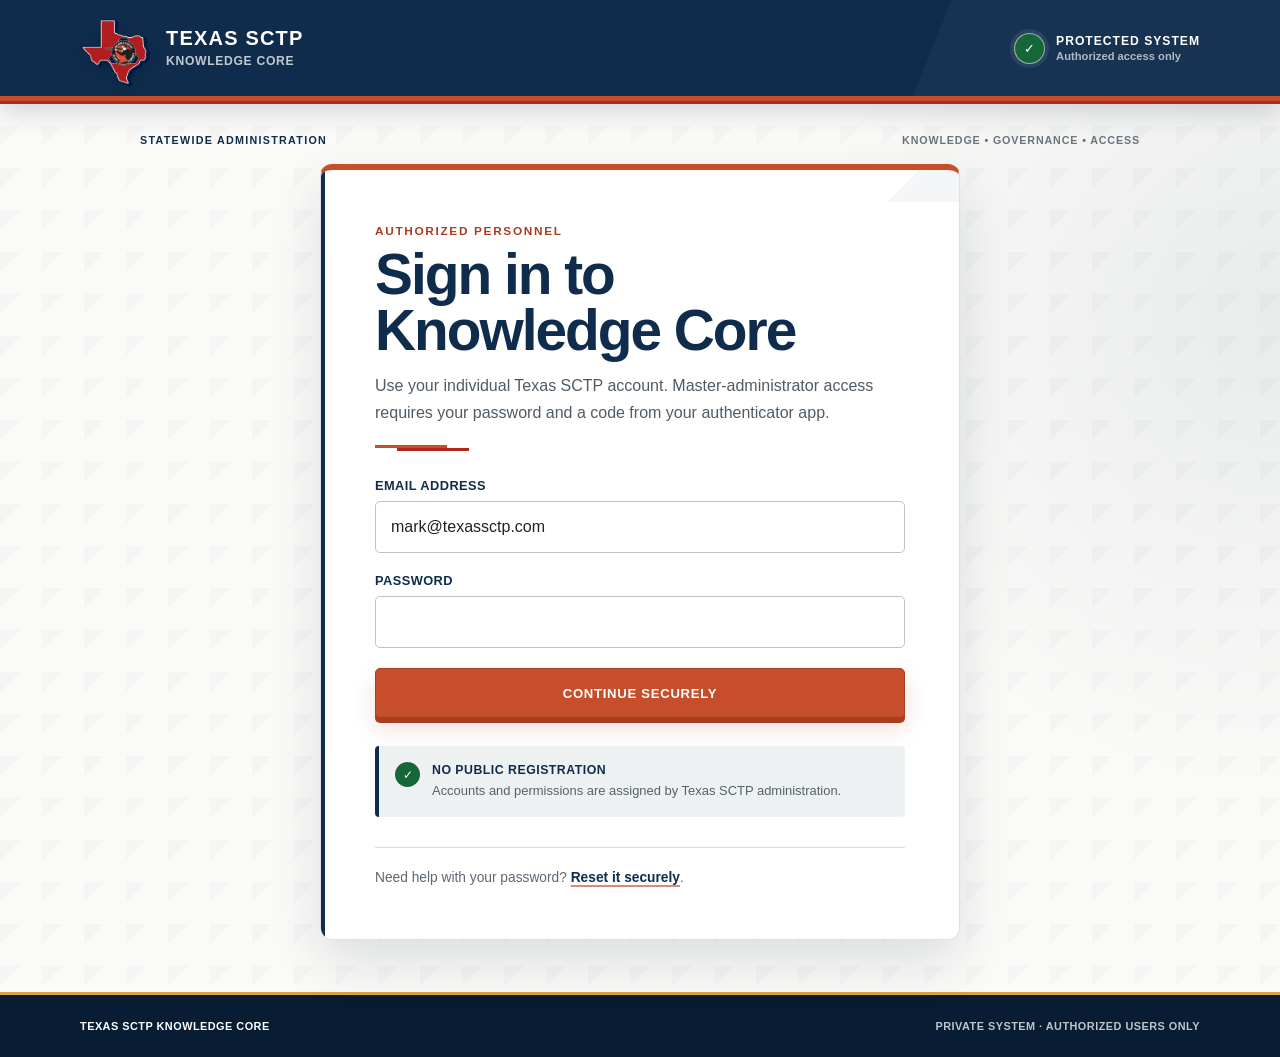
==== index.html @ e5fb8227 "deploy: Phase 3 pilot candidate preview 0.3.0-dev.14" ====
<!doctype html>
<html lang="en">
  <head>
    <meta charset="UTF-8" />
    <meta name="viewport" content="width=device-width, initial-scale=1.0" />
    <meta name="color-scheme" content="light" />
    <meta name="theme-color" content="#0f2c4c" />
    <meta name="robots" content="noindex, nofollow, noarchive" />
    <meta name="referrer" content="strict-origin-when-cross-origin" />
    <meta
      http-equiv="Content-Security-Policy"
      content="default-src 'self'; connect-src 'self' https://jizesjuwovatliaxpdra.supabase.co wss://jizesjuwovatliaxpdra.supabase.co; img-src 'self' data:; style-src 'self'; script-src 'self'; font-src 'self'; base-uri 'self'; form-action 'self'; object-src 'none'; upgrade-insecure-requests"
    />
    <meta
      name="description"
      content="Secure authentication for the Texas SCTP Knowledge Core."
    />
    <link rel="icon" type="image/svg+xml" href="/favicon.svg" />
    <title>Texas SCTP Knowledge Core</title>
    <script type="module" crossorigin src="/assets/index-BfgA690c.js"></script>
    <link rel="stylesheet" crossorigin href="/assets/index-bHgNiGKo.css">
  </head>
  <body>
    <noscript>This secure sign-in requires JavaScript.</noscript>
    <div id="root"></div>
  </body>
</html>
---- assets/index-bHgNiGKo.css ----
:root{color:#222;font-synthesis:none;text-rendering:optimizelegibility;--navy:#0f2c4c;--navy-deep:#081d33;--navy-light:#193d63;--orange:#c74e2b;--orange-dark:#a93d20;--crimson:#b1261e;--gold:#d9a441;--charcoal:#222;--muted:#5e6872;--line:#d6dce0;--line-strong:#bbc5cc;--soft:#eef1f2;--white:#fff;--off-white:#fafaf8;--success:#17663a;--success-soft:#e8f3ec;--danger-soft:#fbeceb;--info-soft:#edf2f5;--font-display:"Bahnschrift SemiCondensed", "Bahnschrift", "Arial Narrow", "Aptos Display", Arial, sans-serif;--font-body:Aptos, "Segoe UI", Arial, Helvetica, sans-serif;--shadow:0 22px 54px #081d331f;background:#fafaf8;font-family:Aptos,Segoe UI,Arial,Helvetica,sans-serif}*{box-sizing:border-box}html{background:var(--off-white);min-width:320px;min-height:100%}body{background:linear-gradient(135deg, #0f2c4c06 25%, transparent 25%) 0 0 / 42px 42px, radial-gradient(circle at 100% 30%, #0f2c4c12, transparent 30rem), var(--off-white);min-width:320px;min-height:100vh;margin:0}button,input{font:inherit}button,a,input{-webkit-tap-highlight-color:transparent}button:focus-visible,a:focus-visible,input:focus-visible,summary:focus-visible{outline-offset:3px;outline:3px solid #d9a441b8}a,.button-link{color:var(--navy);text-underline-offset:.2em;font-weight:800;text-decoration-color:#c74e2ba6;text-decoration-thickness:2px}a:hover,.button-link:hover{color:var(--orange-dark)}.app-frame{grid-template-rows:auto 1fr auto;min-height:100vh;display:grid}.brand-bar{color:var(--white);background:linear-gradient(112deg, transparent 72%, #ffffff09 72%), var(--navy);box-shadow:0 8px 24px #081d3329}.site-header{justify-content:space-between;align-items:center;gap:24px;width:min(100% - 40px,1120px);min-height:96px;margin:0 auto;display:flex}.brand{color:var(--white);cursor:pointer;text-align:left;background:0 0;border:0;align-items:center;gap:14px;padding:0;display:inline-flex}.brand-mark{flex:none;place-items:center;width:72px;height:72px;display:grid}.brand-mark img{object-fit:contain;filter:drop-shadow(0 4px 6px #081d3357);width:100%;height:100%;display:block}.brand-name strong,.brand-name small{display:block}.brand-name strong{font-family:var(--font-display);letter-spacing:.06em;text-transform:uppercase;font-size:1.25rem;font-weight:850;line-height:1}.brand-name small{color:#fafaf8c2;letter-spacing:.055em;text-transform:uppercase;margin-top:6px;font-size:.76rem;font-weight:700}.secure-label{color:var(--white);align-items:center;gap:11px;display:inline-flex}.secure-label>span:last-child{gap:2px;display:grid}.secure-label strong{font-family:var(--font-display);letter-spacing:.08em;text-transform:uppercase;font-size:.76rem;font-weight:800}.secure-label small{color:#fafaf8ad;font-size:.7rem;font-weight:650}.secure-seal{width:31px;height:31px;color:var(--white);background:var(--success);border:1px solid #fafaf88c;border-radius:50%;place-items:center;font-size:.84rem;font-weight:900;display:grid;box-shadow:0 0 0 4px #fafaf814}.brand-rules{grid-template-rows:5px 3px;height:8px;display:grid}.brand-rules span:first-child{background:var(--orange)}.brand-rules span:last-child{background:var(--crimson)}.site-shell{align-content:center;gap:18px;width:min(100% - 40px,1000px);margin:0 auto;padding:30px 0 52px;display:grid}.context-strip{color:var(--navy);font-family:var(--font-display);letter-spacing:.12em;text-transform:uppercase;justify-content:space-between;align-items:center;gap:18px;font-size:.67rem;font-weight:850;display:flex}.context-strip span:last-child{color:#6b747c;letter-spacing:.08em}.auth-panel{border:1px solid #0f2c4c24;border-top:6px solid var(--orange);width:100%;box-shadow:var(--shadow);background:#fffffffb;border-radius:12px;align-self:center;padding:clamp(30px,5vw,54px);position:relative;overflow:hidden}.auth-panel:before{content:"";background:var(--navy);width:4px;position:absolute;inset:0 auto 0 0}.auth-panel:after{content:"";pointer-events:none;background:linear-gradient(135deg,#0000 50%,#0f2c4c0b 50%);width:110px;height:32px;position:absolute;top:0;right:0}.auth-panel--compact{justify-self:center;width:min(100%,640px)}.auth-heading{max-width:790px;margin-bottom:30px;padding-bottom:22px;position:relative}.auth-heading:after{content:"";background:var(--orange);width:72px;height:3px;box-shadow:22px 3px 0 var(--crimson);position:absolute;bottom:0;left:0}.eyebrow{color:var(--orange-dark);font-family:var(--font-display);letter-spacing:.14em;text-transform:uppercase;margin:0 0 9px;font-size:.74rem;font-weight:900}h1,h2,p{margin-top:0}h1,h2{font-family:var(--font-display)}h1{color:var(--navy);letter-spacing:-.035em;margin-bottom:14px;font-size:clamp(2.15rem,5.4vw,3.55rem);font-weight:850;line-height:.99}h2{color:var(--navy);letter-spacing:-.015em;font-size:1.3rem;font-weight:820;line-height:1.18}.lede{color:#4f5b65;max-width:730px;margin-bottom:0;font-size:1rem;line-height:1.65}.form-stack{gap:20px;display:grid}label{gap:8px;display:grid}label>span{color:var(--navy);font-family:var(--font-display);letter-spacing:.035em;text-transform:uppercase;font-size:.8rem;font-weight:850}label>small{color:var(--muted);font-size:.78rem}input{border:1px solid var(--line-strong);width:100%;height:52px;color:var(--charcoal);background:var(--white);border-radius:5px;padding:0 15px;transition:border-color .15s,box-shadow .15s}input:hover{border-color:#8494a0}input:focus{border-color:var(--orange);outline:none;box-shadow:0 0 0 4px #c74e2b1f}.button{min-height:50px;font-family:var(--font-display);letter-spacing:.055em;text-transform:uppercase;cursor:pointer;border:1px solid #0000;border-radius:5px;padding:12px 19px;font-size:.82rem;font-weight:850;transition:transform .12s,background-color .15s,border-color .15s,box-shadow .15s}.button:hover:not(:disabled){transform:translateY(-1px)}.button:disabled{cursor:not-allowed;opacity:.62}.button--primary{color:var(--white);border-color:var(--orange-dark);background:var(--orange);box-shadow:0 5px 0 var(--orange-dark), 0 11px 22px #a93d2029}.button--primary:hover:not(:disabled){background:var(--crimson);border-color:#86291a;box-shadow:0 5px #7f211c,0 11px 22px #b1261e33}.button--primary:active:not(:disabled){box-shadow:0 2px 0 var(--orange-dark);transform:translateY(3px)}.button--secondary{color:var(--navy);border-color:var(--navy);background:var(--white)}.button--secondary:hover:not(:disabled){color:var(--white);background:var(--navy)}.button-link{cursor:pointer;text-underline-offset:.2em;background:0 0;border:0;padding:0;-webkit-text-decoration:underline #c74e2ba6;text-decoration:underline #c74e2ba6;text-decoration-thickness:2px}.panel-footer{border-top:1px solid var(--line);color:var(--muted);margin-top:30px;padding-top:22px;font-size:.86rem}.panel-footer p{margin-bottom:0}.site-footer{border-top:3px solid var(--gold);color:#fafaf8c2;background:var(--navy-deep)}.site-footer__inner{letter-spacing:.045em;text-transform:uppercase;justify-content:space-between;align-items:center;gap:20px;width:min(100% - 40px,1120px);min-height:62px;margin:0 auto;font-size:.68rem;font-weight:700;display:flex}.site-footer__inner span:first-child{color:var(--white)}.alert{border:1px solid #0000;border-left-width:5px;border-radius:5px;padding:13px 15px;font-size:.88rem;line-height:1.5}.alert--error{border-color:#b1261e4d;border-left-color:var(--crimson);color:#7f211c;background:var(--danger-soft)}.alert--info{border-color:#0f2c4c29;border-left-color:var(--navy);color:#2d475e;background:var(--info-soft)}.security-note{border-left:4px solid var(--navy);background:var(--soft);border-radius:4px;align-items:flex-start;gap:12px;margin-top:28px;padding:16px;display:flex}.security-note__icon{width:25px;height:25px;color:var(--white);background:var(--success);border-radius:50%;flex:none;place-items:center;font-size:.74rem;font-weight:900;display:grid}.security-note p{color:#56616a;margin:0;font-size:.81rem;line-height:1.45}.security-note strong{color:var(--navy);font-family:var(--font-display);letter-spacing:.04em;text-transform:uppercase;margin-bottom:2px;font-size:.77rem;font-weight:850;display:block}.success-panel{border:1px solid #17663a33;border-left:5px solid var(--success);background:var(--success-soft);border-radius:5px;gap:16px;padding:20px;display:flex}.success-panel__mark{width:34px;height:34px;color:var(--white);background:var(--success);border-radius:50%;flex:none;place-items:center;font-weight:900;display:grid}.success-panel h2{margin-bottom:6px;font-size:1.08rem}.success-panel p{color:#4d6257;margin-bottom:0;font-size:.88rem;line-height:1.55}.loading-row{color:#50616f;min-height:76px;font-family:var(--font-display);letter-spacing:.035em;text-transform:uppercase;justify-content:center;align-items:center;gap:13px;font-size:.82rem;font-weight:800;display:flex}.spinner{border:3px solid #d5dce1;border-top-color:var(--orange);border-radius:50%;width:24px;height:24px;animation:.75s linear infinite spin;display:inline-block}@keyframes spin{to{transform:rotate(360deg)}}.step-list{grid-template-columns:repeat(2,minmax(0,1fr));gap:14px;margin:0 0 28px;padding:0;list-style:none;display:grid}.step-list__item{border:1px solid var(--line);background:#fbfcfc;border-left:4px solid #8a98a3;border-radius:5px;gap:12px;padding:15px;display:flex}.step-list__item>span{width:29px;height:29px;color:var(--white);font-family:var(--font-display);background:#7c8b96;border-radius:50%;flex:none;place-items:center;font-size:.8rem;font-weight:900;display:grid}.step-list__item--active{border-color:#c74e2b52;border-left-color:var(--orange);background:#fff8f5}.step-list__item--active>span{background:var(--orange)}.step-list strong,.step-list small{display:block}.step-list strong{color:var(--navy);font-family:var(--font-display);letter-spacing:.025em;text-transform:uppercase;font-size:.8rem;font-weight:850}.step-list small{color:#697783;margin-top:4px;font-size:.74rem;line-height:1.4}.mfa-grid{grid-template-columns:230px 1fr;align-items:center;gap:30px;margin:24px 0;display:grid}.qr-card{aspect-ratio:1;border:1px solid var(--line-strong);background:var(--white);border-radius:5px;place-items:center;padding:15px;display:grid;position:relative;box-shadow:7px 7px #0f2c4c1a}.qr-card:after{content:"";pointer-events:none;border:1px solid #c74e2b2e;position:absolute;inset:7px}.qr-card img{z-index:1;width:100%;height:auto;display:block;position:relative}.mfa-instructions h2{margin-bottom:10px}.mfa-instructions ol{color:#4f5c66;margin:0 0 18px;padding-left:20px;font-size:.88rem;line-height:1.65}details{border-top:1px solid var(--line);padding-top:13px}summary{color:var(--navy);cursor:pointer;font-family:var(--font-display);letter-spacing:.025em;text-transform:uppercase;font-size:.8rem;font-weight:850}details p{color:var(--muted);margin:12px 0 6px;font-size:.8rem}.secret-code{overflow-wrap:anywhere;border-left:3px solid var(--orange);color:#273a49;background:var(--soft);border-radius:3px;margin:5px 0 10px;padding:9px 10px;font-size:.78rem;display:block}.verification-form{border-top:1px solid var(--line);grid-template-columns:minmax(220px,1fr) auto;align-items:end;gap:16px;margin-top:28px;padding-top:27px;display:grid}.otp-input{letter-spacing:.28em;text-align:center;max-width:280px;font-family:ui-monospace,SFMono-Regular,Menlo,Consolas,monospace;font-size:1.35rem;font-weight:800}.helper-text{color:var(--muted);margin:17px 0 0;font-size:.8rem;line-height:1.5}.status-banner{border:1px solid #17663a33;border-left:5px solid var(--success);background:var(--success-soft);border-radius:5px;align-items:center;gap:13px;margin-bottom:24px;padding:17px;display:flex}.status-banner__check{width:35px;height:35px;color:var(--white);background:var(--success);border-radius:50%;flex:none;place-items:center;font-weight:900;display:grid}.status-banner>div{flex:1;min-width:0}.status-banner strong,.status-banner span{display:block}.status-banner strong{color:#214c34;font-family:var(--font-display);letter-spacing:.025em;text-transform:uppercase;font-size:.83rem;font-weight:850}.status-banner>div span{color:#557061;margin-top:3px;font-size:.78rem}.status-pill{width:max-content;font-family:var(--font-display);letter-spacing:.06em;text-transform:uppercase;border-radius:3px;align-items:center;padding:6px 10px;font-size:.66rem;font-weight:900;display:inline-flex}.status-pill--active{color:var(--success);background:#17663a17;border:1px solid #17663a1f}.identity-card{border:1px solid var(--line);border-top:4px solid var(--orange);background:var(--white);border-radius:6px;overflow:hidden}.identity-card__header{background:linear-gradient(115deg,#fbfcfc 0 78%,#0f2c4c0e 78%);justify-content:space-between;align-items:flex-start;gap:18px;padding:23px;display:flex}.identity-card__header h2{margin-bottom:6px;font-size:1.62rem}.identity-card__header p:not(.eyebrow){color:var(--muted);margin-bottom:0;font-size:.84rem}.stat-grid{border-top:1px solid var(--line);grid-template-columns:repeat(4,minmax(0,1fr));margin:0;display:grid}.stat-grid>div{border-right:1px solid var(--line);padding:20px;position:relative}.stat-grid>div:after{content:"";background:var(--gold);width:26px;height:3px;position:absolute;bottom:0;left:20px}.stat-grid>div:last-child{border-right:0}.stat-grid dt{color:#566572;min-height:34px;font-family:var(--font-display);letter-spacing:.04em;text-transform:uppercase;font-size:.66rem;font-weight:850;line-height:1.35}.stat-grid dd{color:var(--navy);font-family:var(--font-display);margin:8px 0 4px;font-size:2.05rem;font-weight:900;line-height:1}.access-notes{gap:10px;margin-top:20px;display:grid}.access-notes>div{border-left:4px solid var(--navy);background:var(--soft);border-radius:4px;gap:11px;padding:14px;display:flex}.access-notes__icon{width:22px;height:22px;color:var(--white);background:var(--navy);border-radius:50%;flex:none;place-items:center;font-size:.8rem;font-weight:900;display:grid}.access-notes p{color:#56616a;margin:0;font-size:.78rem;line-height:1.45}.access-notes strong{color:var(--navy);font-family:var(--font-display);letter-spacing:.03em;text-transform:uppercase;margin-bottom:2px;font-size:.75rem;font-weight:850;display:block}@media (max-width:720px){.site-header,.site-footer__inner{width:min(100% - 24px,1120px)}.site-header{min-height:82px}.brand-mark{width:58px;height:58px}.brand-name strong{font-size:1.02rem}.brand-name small{margin-top:4px;font-size:.66rem}.secure-label{display:none}.site-shell{gap:12px;width:min(100% - 20px,1000px);padding:20px 0 34px}.context-strip{text-align:center;justify-content:center;font-size:.62rem}.context-strip span:last-child{display:none}.auth-panel{border-radius:8px;padding:28px 22px}.auth-heading{margin-bottom:26px}.step-list,.mfa-grid,.verification-form,.stat-grid{grid-template-columns:1fr}.mfa-grid{justify-items:center}.mfa-instructions{width:100%}.qr-card{width:min(100%,240px)}.verification-form .button,.otp-input{width:100%;max-width:none}.status-banner{flex-wrap:wrap;align-items:flex-start}.status-banner .status-pill{margin-left:48px}.identity-card__header{background:#fbfcfc;flex-direction:column}.stat-grid>div{border-right:0;border-bottom:1px solid var(--line);justify-content:space-between;align-items:center;gap:18px;display:flex}.stat-grid>div:after{width:3px;height:20px;top:50%;bottom:auto;left:12px;transform:translateY(-50%)}.stat-grid>div:last-child{border-bottom:0}.stat-grid dt{min-height:0}.stat-grid dd{margin:0}.site-footer__inner{text-align:center;place-content:center;gap:5px;min-height:72px;display:grid}}@media (max-width:420px){.brand{gap:11px}.brand-name small{letter-spacing:.03em}.auth-panel{padding:26px 18px}h1{font-size:2.05rem}.status-banner .status-pill{margin-left:0}}@media (prefers-reduced-motion:reduce){*,:before,:after{scroll-behavior:auto!important;transition-duration:.01ms!important;animation-duration:.01ms!important;animation-iteration-count:1!important}}button,input,select,textarea{font:inherit}select,textarea{border:1px solid var(--line-strong);width:100%;color:var(--charcoal);background:var(--white);border-radius:7px}select{min-height:48px;padding:0 42px 0 14px}textarea{resize:vertical;min-height:96px;padding:13px 14px;line-height:1.5}select:focus,textarea:focus{border-color:var(--navy-light);outline:3px solid #d9a44157}h3{color:var(--navy);font-family:var(--font-display);margin:0}code{color:var(--crimson);font-size:.9em}.button-row,.console-page-actions,.review-actions,.success-card>div>div{flex-wrap:wrap;gap:10px;display:flex}.button--accent{color:var(--white);background:var(--orange);border-color:var(--orange)}.button--accent:hover:not(:disabled){background:var(--orange-dark);border-color:var(--orange-dark)}.button--danger{color:#8d211b;background:var(--white);border:1px solid #b1261e73}.button--danger:hover:not(:disabled){color:var(--white);background:var(--crimson)}.button--full{width:100%}.alert--success{color:var(--success);background:var(--success-soft);border-color:#17663a47}.console-frame{min-height:100vh;color:var(--charcoal);background:radial-gradient(circle at 4% 8%,#d9a4411c,#0000 24rem),linear-gradient(135deg,#0f2c4c05 25%,#0000 25%) 0 0/42px 42px,#f5f6f5;grid-template-rows:auto auto 1fr auto;display:grid}.console-header{color:var(--white);background:linear-gradient(112deg, transparent 70%, #ffffff09 70%), var(--navy);z-index:3;box-shadow:0 6px 18px #081d332e}.console-header__inner{justify-content:space-between;align-items:center;gap:24px;width:min(100% - 40px,1360px);min-height:84px;margin:0 auto;display:flex}.console-brand{color:var(--white);text-align:left;cursor:pointer;background:0 0;border:0;align-items:center;gap:13px;padding:0;display:inline-flex}.console-brand img{object-fit:contain;filter:drop-shadow(0 4px 6px #081d3361);width:64px;height:64px}.console-brand span,.console-status span:last-child{gap:4px;display:grid}.console-brand strong{font-family:var(--font-display);letter-spacing:.065em;text-transform:uppercase;font-size:1.16rem}.console-brand small{color:#ffffffb8;letter-spacing:.09em;text-transform:uppercase;font-size:.7rem;font-weight:800}.console-status{background:#ffffff0f;border:1px solid #ffffff2e;border-radius:7px;align-items:center;gap:10px;padding:9px 13px;display:flex}.console-status strong{font-family:var(--font-display);letter-spacing:.08em;text-transform:uppercase;font-size:.72rem}.console-status small{color:#ffffffb3;font-size:.65rem}.live-dot{background:#3aa86b;border-radius:50%;flex:none;width:10px;height:10px;display:inline-block;box-shadow:0 0 0 4px #3aa86b2b}.console-nav{z-index:2;border-bottom:1px solid var(--line);-webkit-backdrop-filter:blur(12px);backdrop-filter:blur(12px);background:#fffffff5;position:sticky;top:0;box-shadow:0 5px 15px #081d330d}.console-nav__inner{align-items:stretch;gap:3px;width:min(100% - 40px,1360px);min-height:56px;margin:0 auto;display:flex}.console-nav__link{color:#4f5b65;font-family:var(--font-display);letter-spacing:.025em;place-items:center;padding:0 15px;font-size:.74rem;font-weight:850;text-decoration:none;display:grid;position:relative}.console-nav__link:after{content:"";background:var(--orange);height:3px;transition:transform .15s;position:absolute;bottom:0;left:12px;right:12px;transform:scaleX(0)}.console-nav__link:hover,.console-nav__link--active{color:var(--navy)}.console-nav__link--active:after{transform:scaleX(1)}.console-nav__short{display:none}.console-nav__account{color:var(--navy);cursor:pointer;background:0 0;border:0;margin-left:auto;padding:0 3px 0 18px;font-size:.74rem;font-weight:800}.console-main{width:min(100% - 40px,1360px);margin:0 auto;padding:44px 0 64px}.console-page-heading{justify-content:space-between;align-items:end;gap:28px;margin-bottom:28px;display:flex}.console-page-heading>div:first-child{max-width:890px}.console-page-heading h1{margin-bottom:10px;font-size:clamp(2.2rem,4vw,3.75rem)}.console-page-heading>div:first-child>p:last-child{color:#56616b;max-width:840px;margin-bottom:0;font-size:1rem;line-height:1.6}.console-footer{color:#ffffffb3;background:var(--navy-deep);justify-content:space-between;align-items:center;gap:18px;min-height:58px;padding:0 max(20px,50vw - 680px);font-size:.72rem;display:flex}.console-footer button{color:var(--white);cursor:pointer;background:0 0;border:0;font-weight:800}.console-loading,.console-error{border:1px solid var(--line);background:var(--white);border-radius:10px;justify-content:center;align-items:center;gap:14px;min-height:120px;padding:28px;display:flex}.console-error{background:var(--danger-soft);border-color:#b1261e40;justify-content:space-between;min-height:90px}.console-error>div{gap:5px;display:grid}.console-error strong{color:#8d211b}.production-hero{min-height:280px;color:var(--white);background:linear-gradient(120deg, #0f2c4cf5, #081d33f5), var(--navy);border-radius:12px;grid-template-columns:minmax(0,.9fr) minmax(360px,1.1fr);align-items:center;gap:clamp(30px,5vw,70px);margin-bottom:22px;padding:clamp(28px,4.2vw,50px);display:grid;position:relative;overflow:hidden;box-shadow:0 18px 42px #081d332e}.production-hero:after{content:"";border:54px solid #c74e2b21;border-radius:50%;width:410px;height:410px;position:absolute;bottom:-170px;right:-90px}.production-hero>*{z-index:1;position:relative}.production-badge{letter-spacing:.07em;text-transform:uppercase;border:1px solid #fff3;border-radius:999px;align-items:center;gap:9px;width:max-content;margin-bottom:18px;padding:7px 11px;font-size:.7rem;font-weight:850;display:inline-flex}.production-hero h2{color:var(--white);margin-bottom:12px;font-size:clamp(1.6rem,3vw,2.45rem);line-height:1.05}.production-hero p{color:#ffffffbd;margin-bottom:0;line-height:1.6}.hero-search{-webkit-backdrop-filter:blur(8px);backdrop-filter:blur(8px);background:#ffffff14;border:1px solid #ffffff26;border-radius:10px;padding:24px}.hero-search>label{color:var(--white);font-family:var(--font-display);letter-spacing:.03em;text-transform:uppercase;margin-bottom:11px;font-size:.78rem;font-weight:850}.hero-search>div{grid-template-columns:1fr auto;gap:9px;display:grid}.hero-search input{border-color:#0000;min-height:52px}.metric-grid{border:1px solid var(--line);background:var(--white);border-radius:10px;grid-template-columns:repeat(4,1fr);margin-bottom:22px;display:grid;overflow:hidden;box-shadow:0 8px 24px #081d330e}.metric-grid button{border:0;border-right:1px solid var(--line);min-height:138px;color:var(--charcoal);background:var(--white);text-align:left;cursor:pointer;align-content:center;gap:6px;padding:24px;display:grid}.metric-grid button:last-child{border-right:0}.metric-grid button:hover{background:#f8f9f8}.metric-grid span,.metric-grid small{color:var(--muted);letter-spacing:.04em;text-transform:uppercase;font-size:.7rem;font-weight:750}.metric-grid strong{color:var(--navy);font-family:var(--font-display);font-size:2.5rem;line-height:1}.console-two-column,.system-grid{grid-template-columns:minmax(0,1.15fr) minmax(360px,.85fr);gap:22px;margin-bottom:22px;display:grid}.console-card,.review-section{border:1px solid var(--line);background:var(--white);border-radius:10px;padding:clamp(24px,3vw,34px);box-shadow:0 8px 22px #081d330b}.card-heading{justify-content:space-between;align-items:start;gap:20px;margin-bottom:22px;display:flex}.card-heading .eyebrow,.card-heading h2{margin-bottom:0}.record-list{display:grid}.record-list>button{border:0;border-top:1px solid var(--line);color:var(--charcoal);text-align:left;cursor:pointer;background:0 0;gap:7px;padding:17px 3px;display:grid}.record-list>button:hover strong{color:var(--orange-dark)}.record-list__meta{color:var(--muted);letter-spacing:.045em;text-transform:uppercase;justify-content:space-between;gap:10px;font-size:.66rem;font-weight:750;display:flex}.record-list strong{color:var(--navy);font-family:var(--font-display);font-size:1.08rem}.record-list small{color:#5a6570;line-height:1.45}.flow-stack{margin-bottom:22px;display:grid}.flow-stack>div{border:1px solid var(--line);border-left:4px solid var(--navy);background:#fafbfa;border-radius:6px;align-items:center;gap:12px;padding:12px 14px;display:flex}.flow-stack>div>span{width:28px;height:28px;color:var(--white);background:var(--orange);border-radius:50%;place-items:center;font-size:.7rem;font-weight:900;display:grid}.flow-stack p{gap:2px;margin:0;display:grid}.flow-stack small{color:var(--muted)}.flow-stack i{height:21px;color:var(--orange);place-items:center;font-style:normal;font-weight:900;display:grid}.topic-section{margin-bottom:22px}.topic-grid{grid-template-columns:repeat(4,1fr);gap:10px;display:grid}.topic-grid button{border:1px solid var(--line);min-height:92px;color:var(--navy);text-align:left;cursor:pointer;background:#fafbfa;border-radius:6px;align-content:space-between;gap:12px;padding:16px;display:grid}.topic-grid button:hover{border-color:var(--orange);background:var(--white)}.topic-grid strong{font-family:var(--font-display);font-size:.9rem;line-height:1.2}.topic-grid span{color:var(--muted);font-size:.68rem}.release-strip,.version-board{border-top:4px solid var(--orange);color:var(--white);background:var(--navy);border-radius:7px;grid-template-columns:1.2fr .7fr 1.3fr;gap:22px;padding:20px 24px;display:grid}.release-strip>div{align-content:center;gap:4px;display:grid}.release-strip strong,.release-strip small{display:block}.release-strip small{color:#ffffffb3;line-height:1.45}.explanation-banner{background:var(--info-soft);border:1px solid #cfdde5;border-radius:7px;align-items:start;gap:13px;margin-bottom:22px;padding:16px 18px;display:flex}.explanation-banner>span{width:24px;height:24px;color:var(--white);background:var(--navy);border-radius:50%;flex:none;place-items:center;font-size:.75rem;font-weight:900;display:grid}.explanation-banner p{color:#53616c;gap:3px;margin:0;line-height:1.45;display:grid}.explanation-banner strong{color:var(--navy)}.filter-row{flex-wrap:wrap;gap:8px;margin-bottom:18px;display:flex}.filter-chip{border:1px solid var(--line-strong);color:var(--navy);background:var(--white);cursor:pointer;border-radius:999px;padding:8px 12px;font-size:.7rem;font-weight:800}.filter-chip--active{border-color:var(--navy);color:var(--white);background:var(--navy)}.source-grid{grid-template-columns:repeat(2,minmax(0,1fr));gap:18px;display:grid}.source-card{border:1px solid var(--line);border-top:4px solid var(--navy);background:var(--white);border-radius:9px;padding:25px;box-shadow:0 8px 20px #081d330b}.source-card__head{grid-template-columns:auto 1fr auto;align-items:start;gap:13px;margin-bottom:20px;display:grid}.source-platform{width:42px;height:42px;color:var(--white);background:var(--navy);font-family:var(--font-display);border-radius:6px;place-items:center;font-weight:900;display:grid}.source-card__head p{color:var(--orange-dark);letter-spacing:.06em;text-transform:uppercase;margin-bottom:4px;font-size:.65rem;font-weight:850}.source-card__head h2{margin-bottom:0;font-size:1.05rem}.state-pill,.count-pill{color:var(--navy);background:var(--soft);letter-spacing:.035em;text-transform:uppercase;white-space:nowrap;border-radius:999px;padding:5px 8px;font-size:.62rem;font-weight:850}.state-pill--connected{color:var(--success);background:var(--success-soft)}.state-pill--blocked{color:#8d211b;background:var(--danger-soft)}.state-pill--pending_inventory,.state-pill--manual_import,.state-pill--locked{color:#75510b;background:#fff4da}.source-details,.record-facts{border-top:1px solid var(--line);border-left:1px solid var(--line);grid-template-columns:repeat(2,1fr);margin:0;display:grid}.source-details>div,.record-facts>div{border-right:1px solid var(--line);border-bottom:1px solid var(--line);min-height:74px;padding:13px}.source-details dt,.record-facts dt{color:var(--muted);letter-spacing:.04em;text-transform:uppercase;margin-bottom:5px;font-size:.61rem;font-weight:800}.source-details dd,.record-facts dd{color:var(--navy);margin:0;font-size:.78rem;font-weight:750;line-height:1.35}.source-card__footer{color:var(--muted);justify-content:space-between;gap:12px;padding:15px 1px;font-size:.7rem;display:flex}.source-card__footer strong{color:var(--navy)}.onboarding-status{background:var(--info-soft);border:1px solid #cfdde5;border-radius:7px;margin-bottom:15px;padding:14px}.onboarding-status__head{justify-content:space-between;align-items:start;gap:12px;display:flex}.onboarding-status__head p{color:var(--orange-dark);letter-spacing:.06em;text-transform:uppercase;margin:0 0 3px;font-size:.6rem;font-weight:850}.onboarding-status__head strong{color:var(--navy);font-size:.82rem}.onboarding-status progress{width:100%;height:8px;accent-color:var(--success);background:#dce5ea;border:0;border-radius:999px;margin:12px 0 9px;overflow:hidden}.onboarding-status__facts{color:var(--muted);flex-wrap:wrap;gap:5px 13px;font-size:.67rem;display:flex}.onboarding-status__facts strong{color:var(--navy)}.onboarding-status small{color:var(--muted);margin-top:9px;font-size:.64rem;display:block}.connector-check{border-top:1px solid #cfdde5;justify-items:start;gap:10px;margin-top:14px;padding-top:14px;display:grid}.connector-check .button{min-height:42px;padding:9px 14px}.connector-check .alert{width:100%}.connector-check>small{margin-top:0;line-height:1.45}.mapping-summary{border:1px solid var(--line);background:var(--white);border-radius:9px;grid-template-columns:repeat(4,1fr);margin-bottom:22px;display:grid;overflow:hidden}.mapping-summary>div{border-right:1px solid var(--line);gap:7px;padding:22px;display:grid}.mapping-summary>div:last-child{border-right:0}.mapping-summary span{color:var(--muted);letter-spacing:.06em;text-transform:uppercase;font-size:.65rem;font-weight:850}.mapping-summary strong{color:var(--navy);font-family:var(--font-display);font-size:2rem}.mapping-summary--include{box-shadow:inset 0 4px var(--success)}.mapping-summary--defer{box-shadow:inset 0 4px var(--gold)}.mapping-summary--exclude{box-shadow:inset 0 4px var(--crimson)}.object-review-card,.field-review-section,.acceptance-card{margin-bottom:22px}.object-decision-grid{grid-template-columns:repeat(4,1fr);gap:12px;display:grid}.object-decision-grid article{border:1px solid var(--line);background:#fafbfa;border-radius:7px;padding:18px}.object-decision-grid h3{margin:12px 0 5px}.object-decision-grid p{color:var(--muted);margin-bottom:8px;font-size:.76rem}.object-decision-grid small{color:#59656f;line-height:1.45}.decision-pill{letter-spacing:.055em;text-transform:uppercase;border-radius:999px;width:max-content;padding:6px 9px;font-size:.62rem;font-weight:900}.decision-pill--include{color:var(--success);background:var(--success-soft)}.decision-pill--defer{color:#75510b;background:#fff4da}.decision-pill--exclude{color:#8d211b;background:var(--danger-soft)}.field-review-list{border-top:1px solid var(--line);display:grid}.field-review-list article{border-bottom:1px solid var(--line);grid-template-columns:minmax(220px,.8fr) minmax(260px,1.2fr) minmax(200px,.7fr);gap:22px;padding:17px 3px;display:grid}.field-review-list article:last-child{border-bottom:0}.field-review-list article>div{align-content:start;gap:4px;display:grid}.field-review-list__name strong{color:var(--navy);font-family:var(--font-display);font-size:1rem}.field-review-list__name span,.field-review-list article>div:last-child span{color:var(--muted);font-size:.72rem}.field-review-label{color:var(--orange-dark);letter-spacing:.05em;text-transform:uppercase;font-size:.6rem;font-weight:850}.acknowledgement-list{gap:10px;margin-bottom:20px;display:grid}.acknowledgement-list label{border:1px solid var(--line);background:#fafbfa;border-radius:6px;grid-template-columns:auto 1fr;align-items:start;gap:12px;padding:15px;display:grid}.acknowledgement-list input{width:19px;height:19px;accent-color:var(--success);margin:1px 0 0}.acknowledgement-list label>span{color:var(--navy);font-family:var(--font-body);letter-spacing:0;text-transform:none;font-size:.82rem;line-height:1.45}.authorization-boundary-grid{grid-template-columns:repeat(2,minmax(0,1fr));gap:18px;margin-bottom:22px;display:grid}.authorization-boundary-grid .console-card{margin:0}.authorization-boundary-grid h2{margin-bottom:18px}.authorization-facts{border-top:1px solid var(--line);border-left:1px solid var(--line);grid-template-columns:repeat(2,minmax(0,1fr));display:grid}.authorization-facts>div{border-right:1px solid var(--line);border-bottom:1px solid var(--line);min-height:92px;padding:14px}.authorization-facts dt{color:var(--orange-dark);letter-spacing:.05em;text-transform:uppercase;margin-bottom:6px;font-size:.61rem;font-weight:850}.authorization-facts dd{color:var(--navy);margin:0;font-size:.82rem;font-weight:750;line-height:1.4}.authorization-facts small{color:var(--muted);overflow-wrap:anywhere;margin-top:4px;font-size:.65rem;font-weight:600;display:block}.control-list{gap:9px;margin:0;padding:0;list-style:none;display:grid}.control-list li{color:#5e3030;background:var(--danger-soft);border:1px solid #b1261e2e;border-radius:6px;grid-template-columns:auto 1fr;gap:10px;padding:11px 13px;font-size:.76rem;line-height:1.4;display:grid}.control-list span{color:var(--crimson);font-size:1rem;font-weight:900;line-height:1}@media (max-width:860px){.authorization-boundary-grid{grid-template-columns:1fr}}@media (max-width:560px){.authorization-facts{grid-template-columns:1fr}}.source-card details{border-top:1px solid var(--line);padding-top:13px}.source-card summary,.version-history summary{color:var(--navy);cursor:pointer;font-size:.72rem;font-weight:850}.source-card ul{color:var(--muted);margin-bottom:0;font-size:.75rem}.library-search{border:1px solid var(--line);background:var(--white);border-radius:8px;grid-template-columns:minmax(240px,1fr) minmax(220px,.45fr) auto;align-items:end;gap:13px;margin-bottom:20px;padding:18px;display:grid}.library-layout{border:1px solid var(--line);background:var(--white);border-radius:10px;grid-template-columns:minmax(300px,.38fr) minmax(0,.62fr);min-height:700px;display:grid;overflow:hidden;box-shadow:0 10px 28px #081d330f}.library-results{border-right:1px solid var(--line);background:#f7f8f7}.library-results__heading{border-bottom:1px solid var(--line);gap:4px;padding:18px 20px;display:grid}.library-results__heading strong{color:var(--navy)}.library-results__heading span{color:var(--muted);font-size:.68rem}.library-result{border:0;border-bottom:1px solid var(--line);width:100%;color:var(--charcoal);text-align:left;cursor:pointer;background:0 0;gap:8px;padding:19px 20px;display:grid}.library-result:hover,.library-result--active{background:var(--white)}.library-result--active{box-shadow:inset 4px 0 0 var(--orange)}.library-result>span{justify-content:space-between;gap:10px;display:flex}.library-result em{color:var(--orange-dark);letter-spacing:.045em;text-transform:uppercase;font-size:.62rem;font-style:normal;font-weight:850}.library-result strong{color:var(--navy);font-family:var(--font-display);line-height:1.22}.library-result p{color:#59646d;-webkit-line-clamp:3;-webkit-box-orient:vertical;margin-bottom:0;font-size:.78rem;line-height:1.45;display:-webkit-box;overflow:hidden}.library-result small{color:var(--muted);font-size:.64rem}.record-detail{min-width:0;padding:clamp(26px,4vw,46px)}.record-detail__heading{justify-content:space-between;align-items:start;gap:20px;margin-bottom:22px;display:flex}.record-detail__heading h2{margin-bottom:0;font-size:clamp(1.55rem,3vw,2.3rem)}.record-statement{color:#34424f;font-size:1.02rem;line-height:1.75}.record-badges{flex-wrap:wrap;gap:7px;margin:20px 0;display:flex}.record-badges span,.status-pill{color:var(--navy);background:var(--soft);letter-spacing:.035em;text-transform:uppercase;border-radius:999px;padding:6px 9px;font-size:.63rem;font-weight:850}.record-badges .badge-danger{color:#8d211b;background:var(--danger-soft)}.evidence-section{margin-top:28px}.evidence-section h3{margin-bottom:13px;font-size:1rem}.evidence-section article{border:1px solid var(--line);border-left:4px solid var(--orange);background:#fafbfa;border-radius:6px;align-items:start;gap:13px;margin-bottom:10px;padding:17px;display:flex}.citation-mark{width:28px;height:28px;color:var(--white);background:var(--navy);border-radius:50%;flex:none;place-items:center;font-weight:900;display:grid}.evidence-section article>div{gap:5px;min-width:0;display:grid}.evidence-section p{color:#56616b;margin:0;font-size:.78rem;line-height:1.5}.evidence-section small{color:var(--muted);font-size:.66rem}.evidence-section a{width:max-content;margin-top:3px;font-size:.72rem}.version-history{border-top:1px solid var(--line);border-bottom:1px solid var(--line);margin-top:20px;padding:16px 0}.version-history ol{margin-bottom:0;padding-left:22px}.version-history li{margin-top:13px;padding-left:6px}.version-history li>*{display:block}.version-history span,.version-history small{color:var(--muted);margin-top:3px;font-size:.72rem}.edit-panel{border:1px solid #c74e2b57;border-top:5px solid var(--orange);background:#fffdf9;border-radius:8px;gap:17px;margin-top:26px;padding:24px;display:grid}.form-grid{grid-template-columns:repeat(2,minmax(0,1fr));gap:14px;display:grid}.empty-state{min-height:160px;color:var(--muted);text-align:center;place-content:center;gap:7px;padding:30px;display:grid}.empty-state strong{color:var(--navy);font-family:var(--font-display);font-size:1.15rem}.empty-state p{max-width:420px;margin:0 auto}.capture-layout{grid-template-columns:minmax(0,1.22fr) minmax(340px,.78fr);align-items:start;gap:22px;display:grid}.capture-main,.capture-side,.capture-side .console-card{gap:19px;display:grid}.capture-side{gap:22px}.capture-assurance{background:var(--success-soft);border-radius:6px;align-items:start;gap:10px;padding:13px;display:flex}.capture-assurance>span{width:24px;height:24px;color:var(--white);background:var(--success);border-radius:50%;flex:none;place-items:center;font-size:.7rem;font-weight:900;display:grid}.capture-assurance p{gap:3px;margin:0;display:grid}.capture-assurance small{color:#506158;line-height:1.35}.success-card{border:1px solid #17663a40;border-top:6px solid var(--success);background:var(--white);max-width:900px;box-shadow:var(--shadow);border-radius:10px;align-items:start;gap:22px;margin:0 auto;padding:clamp(30px,5vw,54px);display:flex}.success-card>span{width:50px;height:50px;color:var(--white);background:var(--success);border-radius:50%;flex:none;place-items:center;font-size:1.4rem;font-weight:900;display:grid}.success-card h2{font-size:1.8rem}.review-summary{background:var(--success-soft);border:1px solid #17663a40;border-radius:9px;align-items:center;gap:20px;margin-bottom:22px;padding:24px 28px;display:flex}.review-summary--attention{background:#fff8e9;border-color:#d9a44173}.review-summary>strong{width:64px;height:64px;color:var(--white);background:var(--success);font-family:var(--font-display);border-radius:50%;flex:none;place-items:center;font-size:1.8rem;display:grid}.review-summary--attention>strong{background:var(--orange-dark)}.review-summary h2,.review-summary p{margin-bottom:4px}.review-summary p{color:var(--muted)}.review-section{margin-bottom:22px}.review-list{gap:14px;display:grid}.review-list>article{border:1px solid var(--line);border-left:5px solid var(--orange);background:#fafbfa;border-radius:7px;padding:22px}.review-list__top{justify-content:space-between;align-items:start;gap:20px;margin-bottom:16px;display:flex}.review-list__top h3{margin:10px 0 5px;font-size:1.2rem}.review-list__top p{color:var(--muted);margin-bottom:0}.review-list__top>small{color:var(--muted);text-align:right;flex:none;font-size:.67rem;line-height:1.5}.change-preview{grid-template-columns:repeat(2,1fr);gap:8px;margin-bottom:16px;display:grid}.change-preview>div{border:1px solid var(--line);background:var(--white);border-radius:5px;padding:12px}.change-preview span{color:var(--orange-dark);letter-spacing:.04em;text-transform:uppercase;font-size:.61rem;font-weight:850}.change-preview p{color:#45515c;margin:5px 0 0;font-size:.78rem;line-height:1.45}.review-actions{margin-top:13px}.review-columns{grid-template-columns:repeat(3,1fr);gap:18px;display:grid}.queue-list{margin:0;padding:0;list-style:none;display:grid}.queue-list li{border-top:1px solid var(--line);gap:4px;padding:14px 0;display:grid}.queue-list span,.queue-list small{color:var(--muted);font-size:.72rem;line-height:1.4}.mini-clear{min-height:100px;color:var(--success);background:var(--success-soft);border-radius:6px;place-items:center;font-weight:800;display:grid}.architecture-map{color:var(--white);background:var(--navy);border-radius:10px;grid-template-columns:repeat(9,auto);align-items:stretch;gap:10px;margin-bottom:22px;padding:28px;display:grid;overflow-x:auto}.architecture-map article{border:1px solid #ffffff24;border-top:4px solid var(--orange);background:#fff1;border-radius:7px;width:min(220px,20vw);min-width:180px;padding:20px}.architecture-map article>span{color:var(--gold);font-family:var(--font-display);letter-spacing:.08em;font-size:.7rem;font-weight:900}.architecture-map h2{color:var(--white);margin:12px 0 8px;font-size:1rem}.architecture-map p{color:#ffffffb3;margin-bottom:0;font-size:.76rem;line-height:1.5}.architecture-map i{color:var(--orange);place-items:center;font-size:1.2rem;font-style:normal;font-weight:900;display:grid}.system-grid{grid-template-columns:repeat(2,1fr)}.check-list,.rule-list{margin:18px 0 0;padding:0;list-style:none;display:grid}.check-list li{border-top:1px solid var(--line);gap:3px;padding:13px 0;display:grid}.check-list strong{color:var(--navy)}.check-list span{color:var(--muted);font-size:.78rem}.rule-list{gap:9px}.rule-list li{color:#45515c;background:var(--soft);border-radius:5px;padding:11px 13px 11px 40px;line-height:1.4;position:relative}.rule-list li:before{content:"✓";color:var(--success);font-weight:900;position:absolute;top:10px;left:13px}.version-board{grid-template-columns:repeat(5,1fr)}.version-board>div{border-left:1px solid #ffffff29;gap:6px;padding:8px 14px;display:grid}.version-board>div:first-child{border-left:0}.version-board span{color:#ffffffa1;letter-spacing:.05em;text-transform:uppercase;font-size:.65rem;font-weight:800}.version-board strong{font-family:var(--font-display);text-transform:capitalize;font-size:1.05rem}.dry-run-result{gap:14px;margin-top:18px;display:grid}.dry-run-result .alert strong{margin-bottom:4px;display:block}.dry-run-metrics{border:1px solid var(--line);background:#fff;border-radius:10px;grid-template-columns:repeat(6,1fr);display:grid;overflow:hidden}.dry-run-metrics>div{border-right:1px solid var(--line);gap:8px;min-height:98px;padding:18px;display:grid}.dry-run-metrics>div:last-child{border-right:0}.dry-run-metrics span{color:var(--muted);letter-spacing:.06em;text-transform:uppercase;font-size:.65rem;font-weight:850}.dry-run-metrics strong{color:var(--navy);font-family:var(--font-display);font-size:1.8rem}.dry-run-preview-card,.recent-runs-card{margin-top:18px}.dry-run-table-wrap{overflow-x:auto}.dry-run-table{border-collapse:collapse;width:100%}.dry-run-table th,.dry-run-table td{border-bottom:1px solid var(--line);text-align:left;vertical-align:top;padding:14px 12px}.dry-run-table th{color:var(--muted);letter-spacing:.06em;text-transform:uppercase;font-size:.65rem;font-weight:850}.dry-run-table td{font-size:.85rem}.dry-run-table td strong,.dry-run-table td small{display:block}.dry-run-table td small{color:var(--muted);margin-top:4px}.dry-run-table .dry-run-warning{color:var(--crimson);font-weight:800}.dry-run-disclaimer{color:var(--muted);margin:16px 0 0;font-size:.78rem}.recent-runs-card ul{margin:18px 0 0;padding:0;list-style:none}.recent-runs-card li{border-top:1px solid var(--line);grid-template-columns:.7fr 1fr auto;align-items:center;gap:16px;padding:12px 0;display:grid}.recent-runs-card time,.recent-runs-card span{color:var(--muted);font-size:.8rem}.conflict-inventory-success{margin-top:18px}.conflict-inventory-success strong{margin-bottom:4px;display:block}.conflict-inventory-card{margin-top:18px}.conflict-search{gap:7px;margin:18px 0;display:grid}.conflict-search span{color:var(--muted);letter-spacing:.06em;text-transform:uppercase;font-size:.65rem;font-weight:850}.conflict-search input{border:1px solid var(--line-dark);width:100%;min-height:48px;color:var(--navy);font:inherit;background:#fff;border-radius:5px;padding:10px 13px}.conflict-search input:focus{border-color:var(--navy);outline:3px solid #1e4e7926}.conflict-inventory-list{gap:12px;display:grid}.conflict-inventory-list article{border:1px solid #b1261e38;border-left:4px solid var(--crimson);background:snow;border-radius:7px;padding:18px}.conflict-inventory-list__heading{justify-content:space-between;align-items:start;gap:16px;display:flex}.conflict-inventory-list__heading>div{gap:4px;display:grid}.conflict-inventory-list__heading strong{color:var(--navy);font-family:var(--font-display);font-size:1.05rem}.conflict-inventory-list__heading span{color:var(--muted);font-size:.75rem}.conflict-inventory-list article>p{color:#5e3030;margin:14px 0;line-height:1.55}.conflict-inventory-list dl{border-top:1px solid var(--line);grid-template-columns:repeat(4,minmax(0,1fr));margin:0;display:grid}.conflict-inventory-list dl>div{padding:11px 10px 0 0}.conflict-inventory-list dt{color:var(--muted);letter-spacing:.06em;text-transform:uppercase;font-size:.6rem;font-weight:850}.conflict-inventory-list dd{color:var(--navy);margin:4px 0 0;font-size:.76rem;font-weight:700}.conflict-triage-filters{grid-template-columns:2fr 1fr;align-items:end;gap:14px;display:grid}.conflict-search select,.conflict-decision-form select,.conflict-decision-form textarea{border:1px solid var(--line-dark);width:100%;color:var(--navy);font:inherit;background:#fff;border-radius:5px}.conflict-search select,.conflict-decision-form select{min-height:48px;padding:10px 13px}.conflict-decision-form{border-top:1px solid var(--line);grid-template-columns:minmax(220px,.75fr) minmax(320px,1.5fr);gap:14px;margin-top:16px;padding-top:16px;display:grid}.conflict-decision-form label{gap:7px;display:grid}.conflict-decision-form label>span{color:var(--muted);letter-spacing:.06em;text-transform:uppercase;font-size:.65rem;font-weight:850}.conflict-decision-form textarea{resize:vertical;min-height:96px;padding:12px 13px}.conflict-decision-form select:focus,.conflict-decision-form textarea:focus,.conflict-search select:focus{border-color:var(--navy);outline:3px solid #1e4e7926}.conflict-decision-form__actions{grid-column:1/-1;justify-content:flex-end;align-items:center;gap:14px;display:flex}.conflict-decision-form__actions small{color:var(--muted)}.saved-decision{border-left:3px solid var(--green);background:var(--green-soft);grid-column:1/-1;padding:11px 13px;font-size:.78rem;color:#145a38!important;margin:0!important}.saved-decision strong{display:block}@media (max-width:1100px){.console-nav__link{padding-inline:10px}.console-nav__full{display:none}.console-nav__short{display:inline}.production-hero,.console-two-column,.capture-layout{grid-template-columns:1fr}.metric-grid,.topic-grid{grid-template-columns:repeat(2,1fr)}.metric-grid button:nth-child(2){border-right:0}.metric-grid button:nth-child(-n+2){border-bottom:1px solid var(--line)}.library-layout{grid-template-columns:minmax(280px,.42fr) minmax(0,.58fr)}.review-columns{grid-template-columns:1fr}.object-decision-grid{grid-template-columns:repeat(2,1fr)}.dry-run-metrics{grid-template-columns:repeat(3,1fr)}.dry-run-metrics>div:nth-child(3n){border-right:0}.dry-run-metrics>div:nth-child(-n+3){border-bottom:1px solid var(--line)}.conflict-inventory-list dl{grid-template-columns:repeat(2,minmax(0,1fr))}}@media (max-width:780px){.console-header__inner,.console-nav__inner,.console-main{width:min(100% - 24px,1360px)}.console-header__inner{min-height:74px}.console-brand img{width:54px;height:54px}.console-status small,.console-brand small,.console-nav__account{display:none}.console-nav{overflow-x:auto}.console-nav__inner{width:max-content;min-width:100%}.console-nav__link{min-height:52px;padding-inline:13px}.console-main{padding:30px 0 46px}.console-page-heading,.record-detail__heading,.review-list__top{flex-direction:column;align-items:stretch}.console-page-heading{display:grid}.production-hero{padding:26px}.hero-search>div,.library-search,.source-grid,.system-grid,.version-board,.release-strip{grid-template-columns:1fr}.release-strip,.version-board{gap:13px}.version-board>div{border-top:1px solid #ffffff24;border-left:0}.version-board>div:first-child{border-top:0}.source-card__head{grid-template-columns:auto 1fr}.source-card__head .state-pill{grid-column:2;width:max-content}.library-layout{display:block}.library-results{border-right:0;border-bottom:1px solid var(--line);max-height:440px;overflow-y:auto}.form-grid,.change-preview,.architecture-map{grid-template-columns:1fr}.architecture-map article{width:100%}.architecture-map i{transform:rotate(90deg)}.console-footer{padding:18px 20px}.mapping-summary{grid-template-columns:repeat(2,1fr)}.mapping-summary>div:nth-child(2){border-right:0}.mapping-summary>div:nth-child(-n+2){border-bottom:1px solid var(--line)}.field-review-list article{grid-template-columns:1fr;gap:12px}.dry-run-metrics{grid-template-columns:repeat(2,1fr)}.dry-run-metrics>div:nth-child(3n){border-right:1px solid var(--line)}.dry-run-metrics>div:nth-child(2n){border-right:0}.dry-run-metrics>div:nth-child(-n+4){border-bottom:1px solid var(--line)}.recent-runs-card li{grid-template-columns:1fr;gap:5px}.conflict-inventory-list__heading{display:grid}.conflict-triage-filters,.conflict-decision-form{grid-template-columns:1fr}.conflict-decision-form__actions{flex-direction:column;grid-column:1;align-items:stretch}}@media (max-width:520px){.console-brand strong{font-size:.95rem}.console-status{padding:8px}.console-status strong{font-size:.64rem}.metric-grid,.topic-grid,.source-details,.record-facts{grid-template-columns:1fr}.metric-grid button{border-right:0;border-bottom:1px solid var(--line);min-height:112px}.source-card,.console-card,.review-section,.record-detail{padding:21px}.source-card__footer,.record-detail__heading,.review-list__top,.success-card{display:grid}.success-card>span{width:42px;height:42px}.review-summary{align-items:start}.review-summary>strong{width:50px;height:50px;font-size:1.4rem}.console-footer span{max-width:230px}.mapping-summary,.object-decision-grid{grid-template-columns:1fr}.mapping-summary>div{border-right:0;border-bottom:1px solid var(--line)}.mapping-summary>div:last-child{border-bottom:0}.dry-run-metrics{grid-template-columns:1fr}.dry-run-metrics>div{border-right:0;border-bottom:1px solid var(--line)}.dry-run-metrics>div:last-child{border-bottom:0}.conflict-inventory-list dl{grid-template-columns:1fr}}
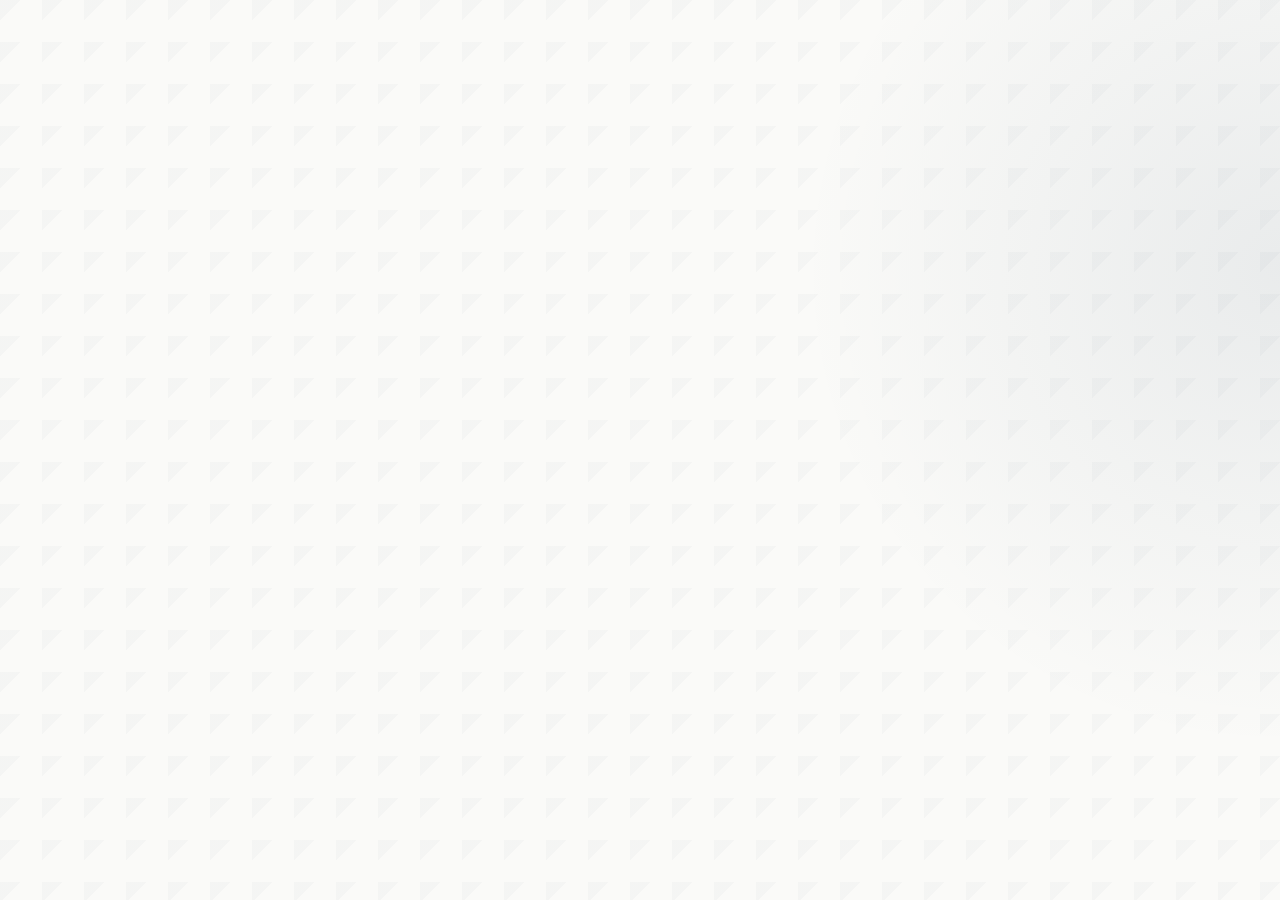
==== commit c2f78b84: "deploy: date-only display patch 0.3.0-dev.15" ====
--- a/index.html
+++ b/index.html
@@ -17,7 +17,7 @@
     />
     <link rel="icon" type="image/svg+xml" href="/favicon.svg" />
     <title>Texas SCTP Knowledge Core</title>
-    <script type="module" crossorigin src="/assets/index-BfgA690c.js"></script>
+    <script type="module" crossorigin src="/assets/index-du2mm8V1.js"></script>
     <link rel="stylesheet" crossorigin href="/assets/index-bHgNiGKo.css">
   </head>
   <body>
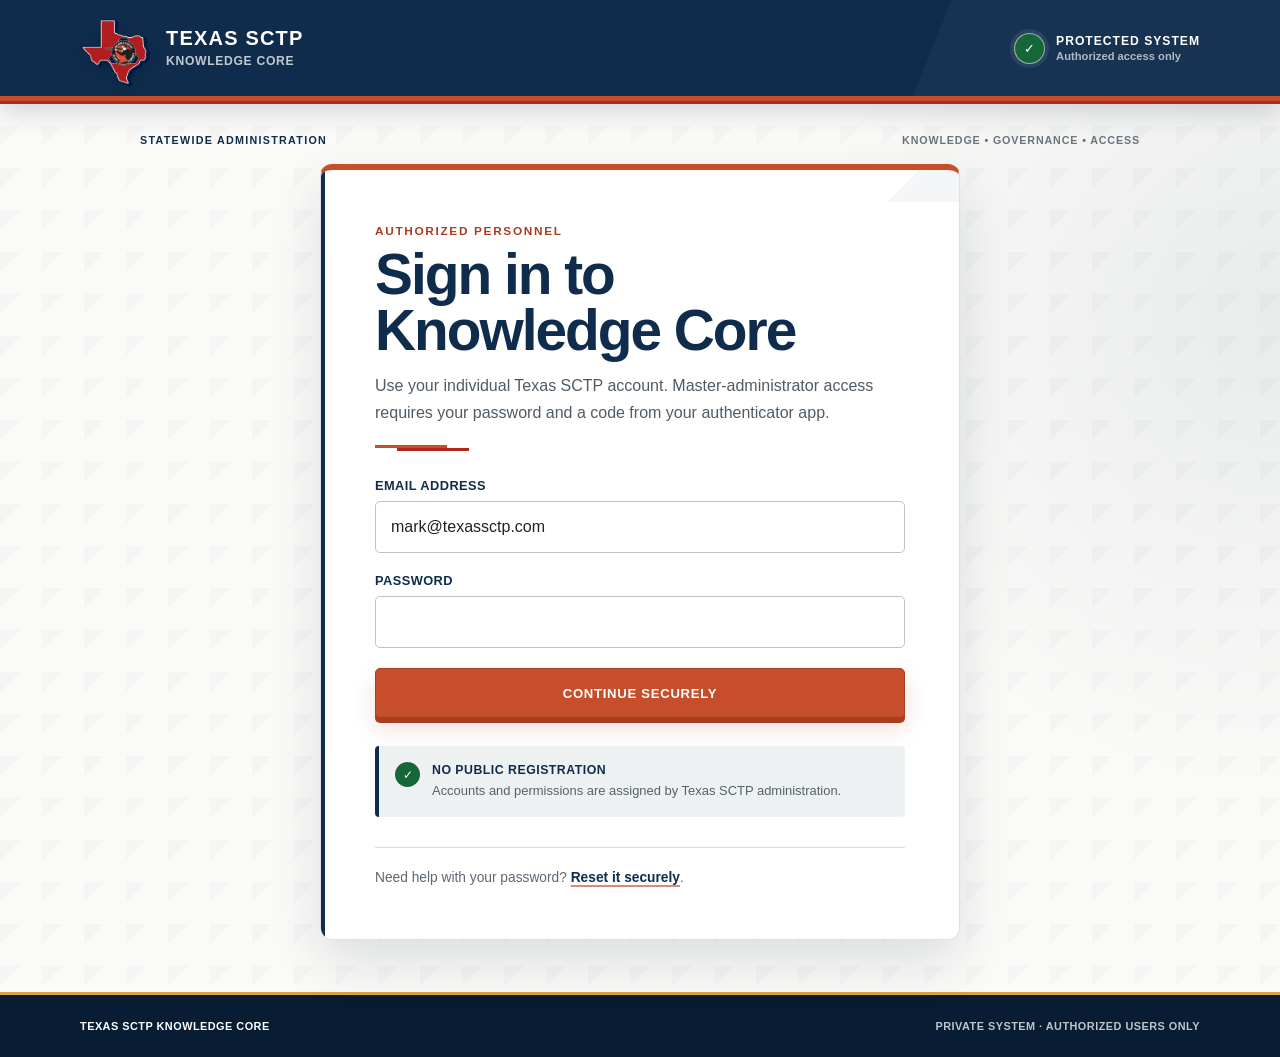
==== commit 3e2557d2: "deploy: recover production client configuration 0.3.0-dev.16" ====
--- a/index.html
+++ b/index.html
@@ -17,7 +17,7 @@
     />
     <link rel="icon" type="image/svg+xml" href="/favicon.svg" />
     <title>Texas SCTP Knowledge Core</title>
-    <script type="module" crossorigin src="/assets/index-du2mm8V1.js"></script>
+    <script type="module" crossorigin src="/assets/index-BFfL8Fz2.js"></script>
     <link rel="stylesheet" crossorigin href="/assets/index-bHgNiGKo.css">
   </head>
   <body>
